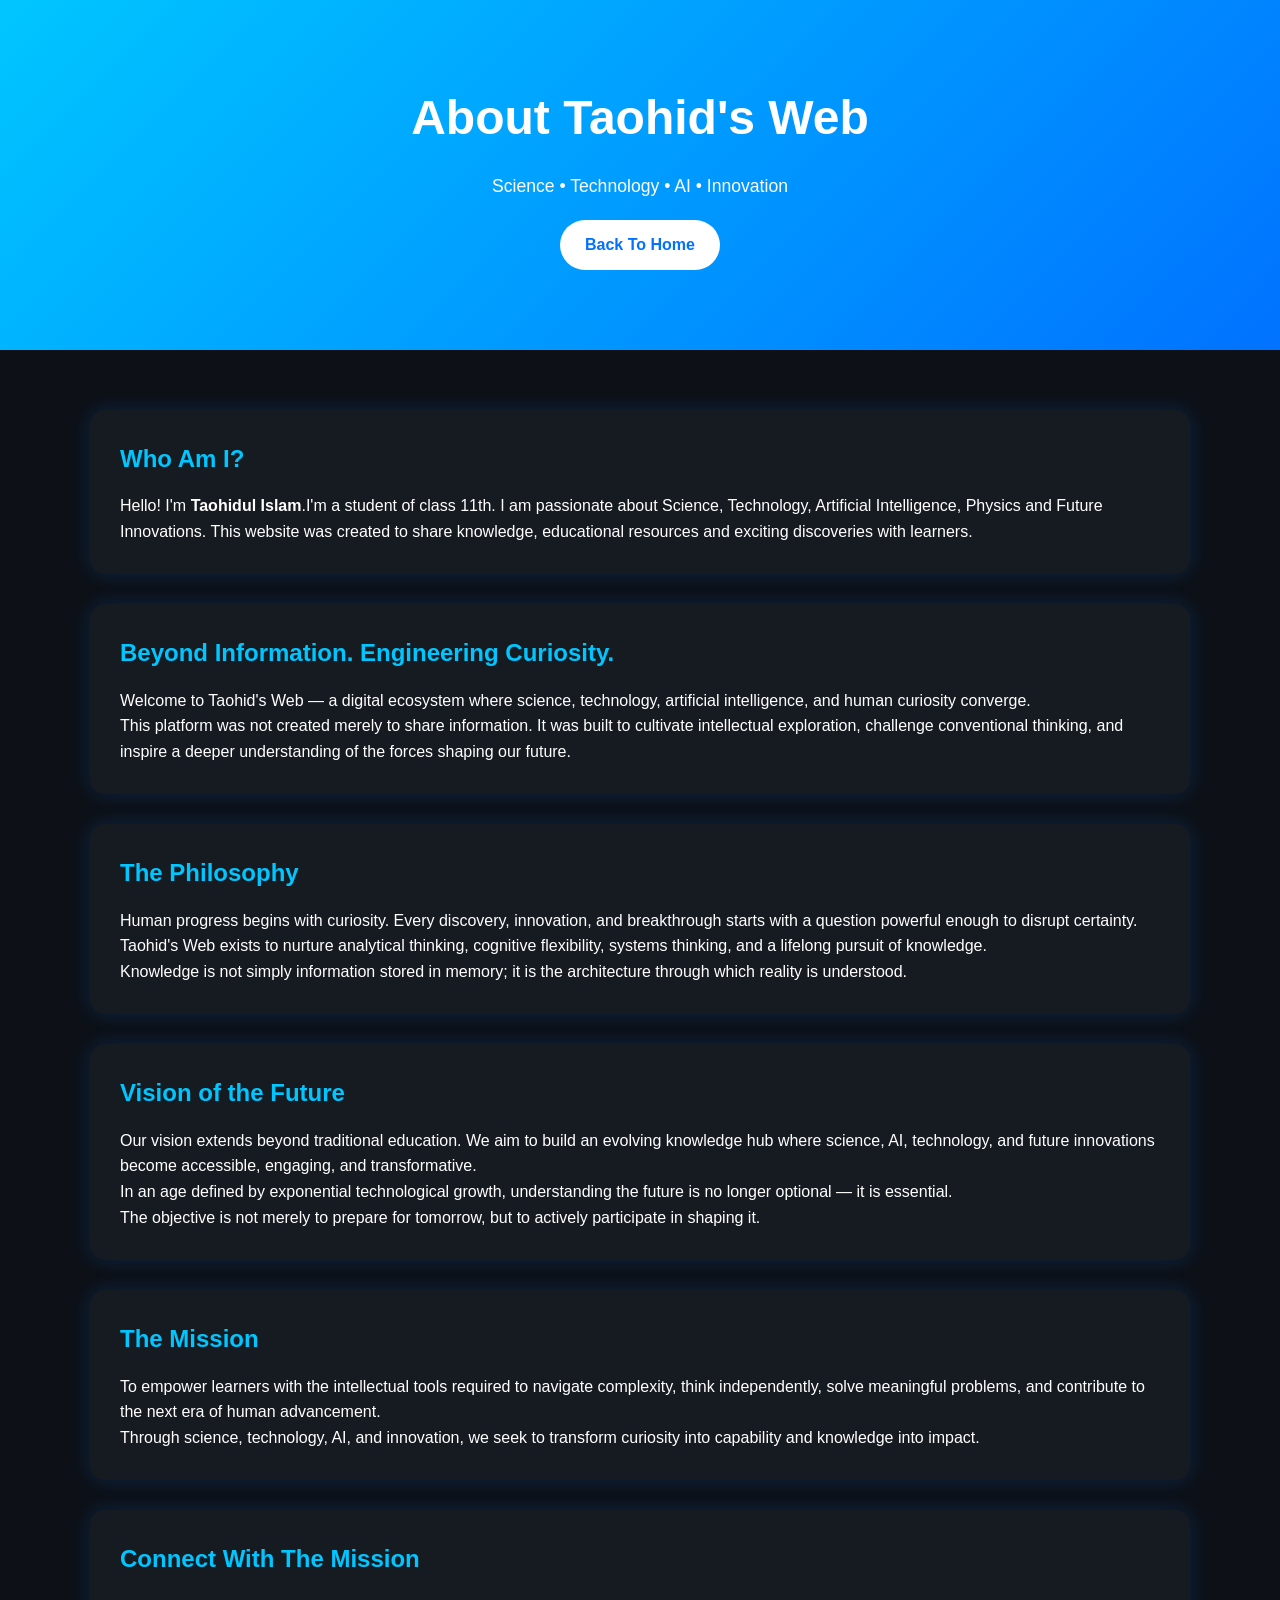
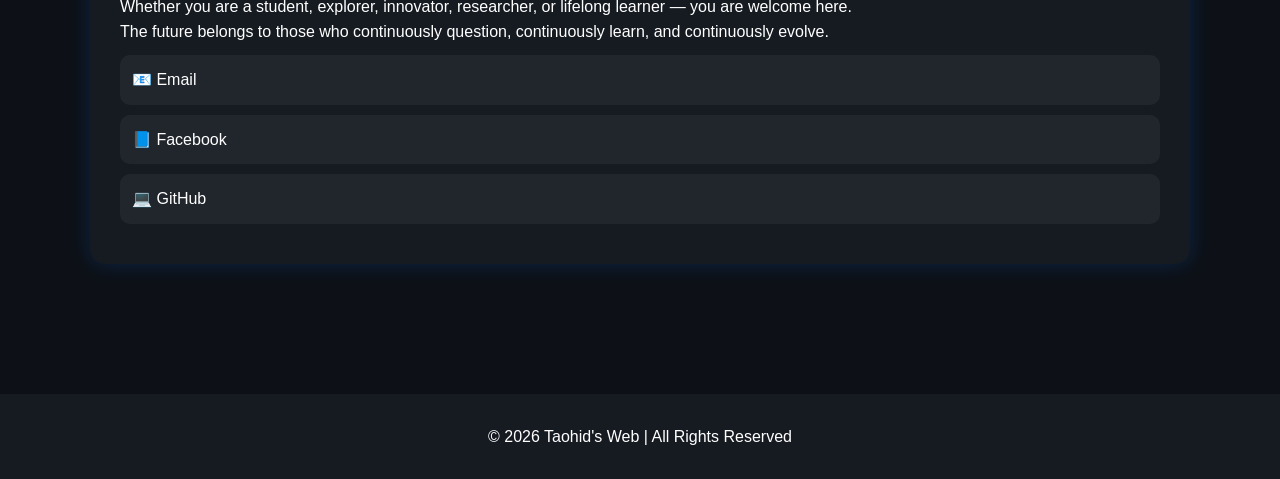
==== about.html @ 78105e14 "Create About page for Taohid's Web This HTML file serves as the About page for Taohid's Web, detaili" ====
<!DOCTYPE html>
<html lang="en">
<head>
<meta charset="UTF-8">
<meta name="viewport" content="width=device-width, initial-scale=1.0">
<title>About | Taohid's Web</title>

<style>
*{
    margin:0;
    padding:0;
    box-sizing:border-box;
    font-family:Arial, sans-serif;
}

body{
    background:#0d1117;
    color:white;
    line-height:1.6;
}

header{
    text-align:center;
    padding:80px 20px;
    background:linear-gradient(135deg,#00c6ff,#0072ff);
}

header h1{
    font-size:3rem;
}

header p{
    margin-top:15px;
    font-size:1.1rem;
}

.container{
    width:90%;
    max-width:1100px;
    margin:auto;
    padding:60px 0;
}

.card{
    background:#161b22;
    padding:30px;
    border-radius:15px;
    margin-bottom:30px;
    box-shadow:0 0 20px rgba(0,114,255,.2);
}

.card h2{
    color:#00c6ff;
    margin-bottom:15px;
}

.contact-links a{
    display:block;
    text-decoration:none;
    color:white;
    padding:12px;
    margin:10px 0;
    background:#21262d;
    border-radius:10px;
    transition:.3s;
}

.contact-links a:hover{
    background:#0072ff;
    transform:translateX(8px);
}

footer{
    text-align:center;
    padding:30px;
    background:#161b22;
    margin-top:40px;
}

.home-btn{
    display:inline-block;
    margin-top:20px;
    padding:12px 25px;
    background:white;
    color:#0072ff;
    text-decoration:none;
    border-radius:30px;
    font-weight:bold;
}
</style>

</head>
<body>

<header>
    <h1>About Taohid's Web</h1>
    <p>Science • Technology • AI • Innovation</p>

    <a href="index.html" class="home-btn">
        Back To Home
    </a>
</header>

<div class="container">

    <div class="card">
        <h2>Who Am I?</h2>

        <p>
        Hello! I'm <strong>Taohidul Islam</strong>.I'm a student of class 11th.
        I am passionate about Science, Technology,
        Artificial Intelligence, Physics and Future Innovations.
        This website was created to share knowledge,
        educational resources and exciting discoveries with learners.
        </p>


    </div>


<div class="card">
    <h2>Beyond Information. Engineering Curiosity.</h2>

    <p>
    Welcome to Taohid's Web — a digital ecosystem where science,
    technology, artificial intelligence, and human curiosity converge.
    </p>

    <p>
    This platform was not created merely to share information.
    It was built to cultivate intellectual exploration,
    challenge conventional thinking, and inspire a deeper
    understanding of the forces shaping our future.
    </p>
</div>

<div class="card">
    <h2>The Philosophy</h2>

    <p>
    Human progress begins with curiosity. Every discovery,
    innovation, and breakthrough starts with a question
    powerful enough to disrupt certainty.
    </p>

    <p>
    Taohid's Web exists to nurture analytical thinking,
    cognitive flexibility, systems thinking, and a lifelong
    pursuit of knowledge.
    </p>

    <p>
    Knowledge is not simply information stored in memory;
    it is the architecture through which reality is understood.
    </p>
</div>

<div class="card">
    <h2>Vision of the Future</h2>

    <p>
    Our vision extends beyond traditional education.
    We aim to build an evolving knowledge hub where
    science, AI, technology, and future innovations
    become accessible, engaging, and transformative.
    </p>

    <p>
    In an age defined by exponential technological growth,
    understanding the future is no longer optional —
    it is essential.
    </p>

    <p>
    The objective is not merely to prepare for tomorrow,
    but to actively participate in shaping it.
    </p>
</div>

<div class="card">
    <h2>The Mission</h2>

    <p>
    To empower learners with the intellectual tools
    required to navigate complexity, think independently,
    solve meaningful problems, and contribute to the next
    era of human advancement.
    </p>

    <p>
    Through science, technology, AI, and innovation,
    we seek to transform curiosity into capability
    and knowledge into impact.
    </p>
</div>

<div class="card">
    <h2>Connect With The Mission</h2>

    <p>
    Whether you are a student, explorer, innovator,
    researcher, or lifelong learner — you are welcome here.
    </p>

    <p>
    The future belongs to those who continuously question,
    continuously learn, and continuously evolve.
    </p>

    <div class="contact-links">

        <a href="taohidul293@gmail.com

">
            📧 Email
        </a>

        <a href="https://www.facebook.com/taohidul.islam.67752
">
            📘 Facebook
        </a>

        <a href="https://github.com/taohidul293-hash" target="_blank">
            💻 GitHub
        </a>

    </div>
</div>



 
</div>

<footer>
    © 2026 Taohid's Web | All Rights Reserved
</footer>

</body>
</html>
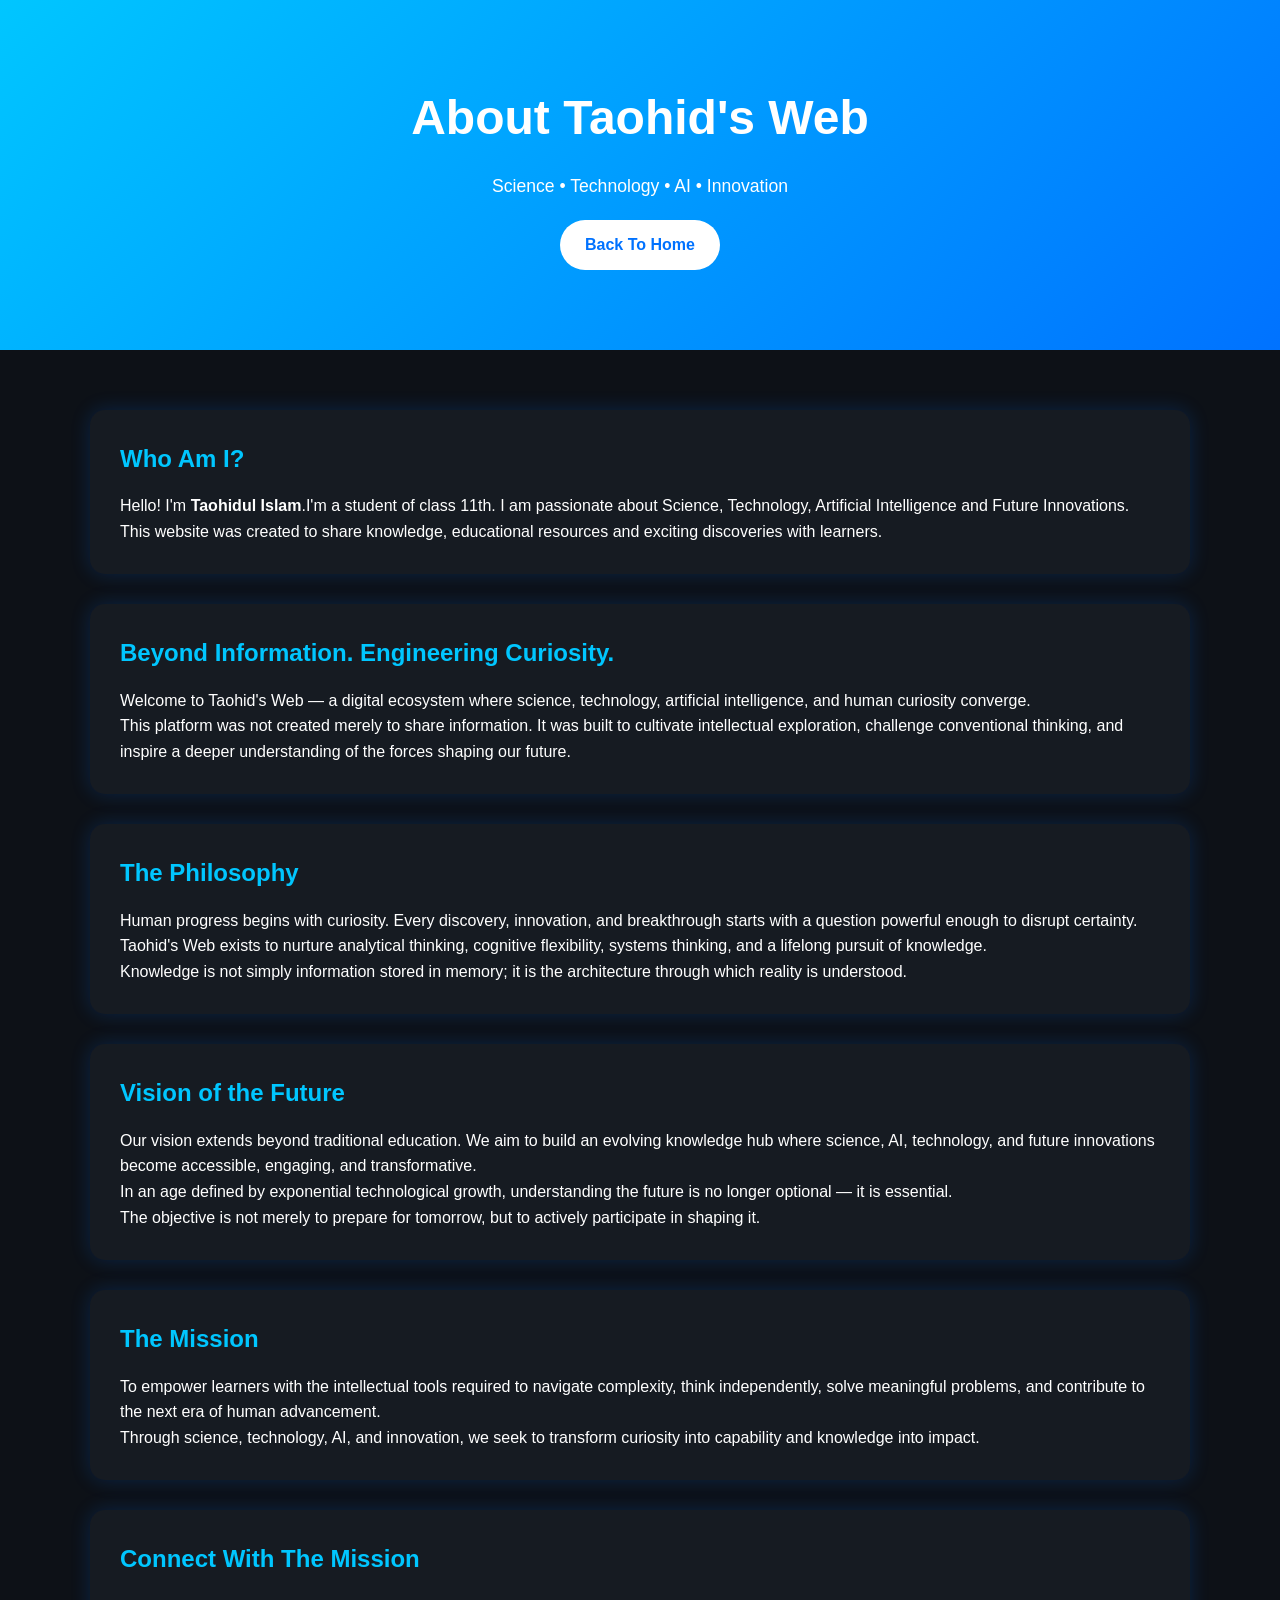
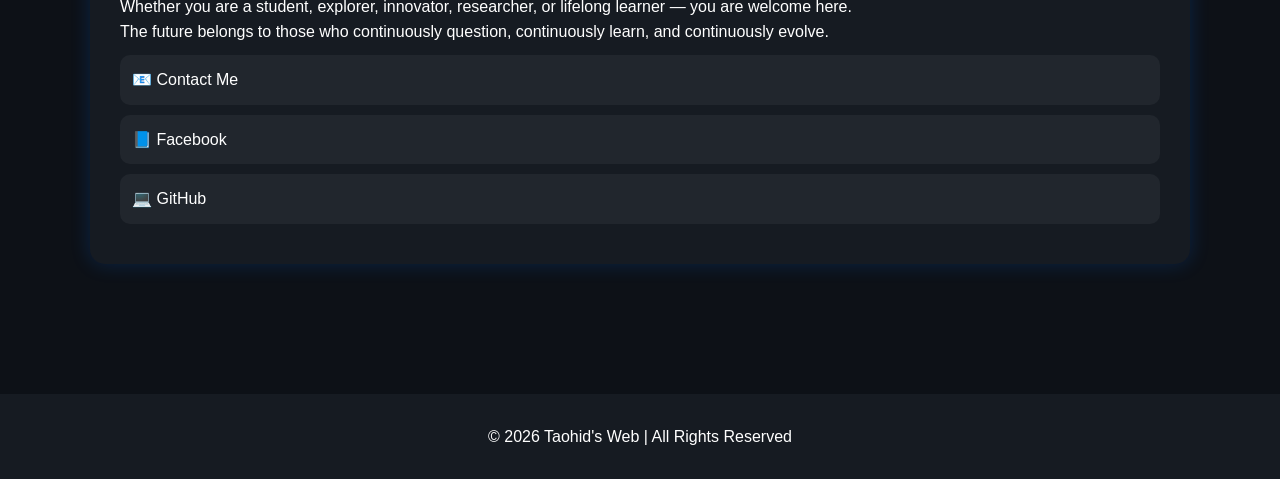
==== commit 043cd544: "Add files via upload" ====
--- a/about.html
+++ b/about.html
@@ -1,240 +1,241 @@
-  <!DOCTYPE html>
-<html lang="en">
-<head>
-<meta charset="UTF-8">
-<meta name="viewport" content="width=device-width, initial-scale=1.0">
-<title>About | Taohid's Web</title>
-
-<style>
-*{
-    margin:0;
-    padding:0;
-    box-sizing:border-box;
-    font-family:Arial, sans-serif;
-}
-
-body{
-    background:#0d1117;
-    color:white;
-    line-height:1.6;
-}
-
-header{
-    text-align:center;
-    padding:80px 20px;
-    background:linear-gradient(135deg,#00c6ff,#0072ff);
-}
-
-header h1{
-    font-size:3rem;
-}
-
-header p{
-    margin-top:15px;
-    font-size:1.1rem;
-}
-
-.container{
-    width:90%;
-    max-width:1100px;
-    margin:auto;
-    padding:60px 0;
-}
-
-.card{
-    background:#161b22;
-    padding:30px;
-    border-radius:15px;
-    margin-bottom:30px;
-    box-shadow:0 0 20px rgba(0,114,255,.2);
-}
-
-.card h2{
-    color:#00c6ff;
-    margin-bottom:15px;
-}
-
-.contact-links a{
-    display:block;
-    text-decoration:none;
-    color:white;
-    padding:12px;
-    margin:10px 0;
-    background:#21262d;
-    border-radius:10px;
-    transition:.3s;
-}
-
-.contact-links a:hover{
-    background:#0072ff;
-    transform:translateX(8px);
-}
-
-footer{
-    text-align:center;
-    padding:30px;
-    background:#161b22;
-    margin-top:40px;
-}
-
-.home-btn{
-    display:inline-block;
-    margin-top:20px;
-    padding:12px 25px;
-    background:white;
-    color:#0072ff;
-    text-decoration:none;
-    border-radius:30px;
-    font-weight:bold;
-}
-</style>
-
-</head>
-<body>
-
-<header>
-    <h1>About Taohid's Web</h1>
-    <p>Science • Technology • AI • Innovation</p>
-
-    <a href="index.html" class="home-btn">
-        Back To Home
-    </a>
-</header>
-
-<div class="container">
-
-    <div class="card">
-        <h2>Who Am I?</h2>
-
-        <p>
-        Hello! I'm <strong>Taohidul Islam</strong>.I'm a student of class 11th.
-        I am passionate about Science, Technology,
-        Artificial Intelligence, Physics and Future Innovations.
-        This website was created to share knowledge,
-        educational resources and exciting discoveries with learners.
-        </p>
-
-
-    </div>
-
-
-<div class="card">
-    <h2>Beyond Information. Engineering Curiosity.</h2>
-
-    <p>
-    Welcome to Taohid's Web — a digital ecosystem where science,
-    technology, artificial intelligence, and human curiosity converge.
-    </p>
-
-    <p>
-    This platform was not created merely to share information.
-    It was built to cultivate intellectual exploration,
-    challenge conventional thinking, and inspire a deeper
-    understanding of the forces shaping our future.
-    </p>
-</div>
-
-<div class="card">
-    <h2>The Philosophy</h2>
-
-    <p>
-    Human progress begins with curiosity. Every discovery,
-    innovation, and breakthrough starts with a question
-    powerful enough to disrupt certainty.
-    </p>
-
-    <p>
-    Taohid's Web exists to nurture analytical thinking,
-    cognitive flexibility, systems thinking, and a lifelong
-    pursuit of knowledge.
-    </p>
-
-    <p>
-    Knowledge is not simply information stored in memory;
-    it is the architecture through which reality is understood.
-    </p>
-</div>
-
-<div class="card">
-    <h2>Vision of the Future</h2>
-
-    <p>
-    Our vision extends beyond traditional education.
-    We aim to build an evolving knowledge hub where
-    science, AI, technology, and future innovations
-    become accessible, engaging, and transformative.
-    </p>
-
-    <p>
-    In an age defined by exponential technological growth,
-    understanding the future is no longer optional —
-    it is essential.
-    </p>
-
-    <p>
-    The objective is not merely to prepare for tomorrow,
-    but to actively participate in shaping it.
-    </p>
-</div>
-
-<div class="card">
-    <h2>The Mission</h2>
-
-    <p>
-    To empower learners with the intellectual tools
-    required to navigate complexity, think independently,
-    solve meaningful problems, and contribute to the next
-    era of human advancement.
-    </p>
-
-    <p>
-    Through science, technology, AI, and innovation,
-    we seek to transform curiosity into capability
-    and knowledge into impact.
-    </p>
-</div>
-
-<div class="card">
-    <h2>Connect With The Mission</h2>
-
-    <p>
-    Whether you are a student, explorer, innovator,
-    researcher, or lifelong learner — you are welcome here.
-    </p>
-
-    <p>
-    The future belongs to those who continuously question,
-    continuously learn, and continuously evolve.
-    </p>
-
-    <div class="contact-links">
-
-        <a href="taohidul293@gmail.com
-
-">
-            📧 Email
-        </a>
-
-        <a href="https://www.facebook.com/taohidul.islam.67752
-">
-            📘 Facebook
-        </a>
-
-        <a href="https://github.com/taohidul293-hash" target="_blank">
-            💻 GitHub
-        </a>
-
-    </div>
-</div>
-
-
-
- 
-</div>
-
-<footer>
-    © 2026 Taohid's Web | All Rights Reserved
-</footer>
-
-</body>
-</html>
+ <!DOCTYPE html>
+<html lang="en">
+<head>
+<meta charset="UTF-8">
+<meta name="viewport" content="width=device-width, initial-scale=1.0">
+<title>About | Taohid's Web</title>
+
+<style>
+*{
+    margin:0;
+    padding:0;
+    box-sizing:border-box;
+    font-family:Arial, sans-serif;
+}
+
+body{
+    background:#0d1117;
+    color:white;
+    line-height:1.6;
+}
+
+header{
+    text-align:center;
+    padding:80px 20px;
+    background:linear-gradient(135deg,#00c6ff,#0072ff);
+}
+
+header h1{
+    font-size:3rem;
+}
+
+header p{
+    margin-top:15px;
+    font-size:1.1rem;
+}
+
+.container{
+    width:90%;
+    max-width:1100px;
+    margin:auto;
+    padding:60px 0;
+}
+
+.card{
+    background:#161b22;
+    padding:30px;
+    border-radius:15px;
+    margin-bottom:30px;
+    box-shadow:0 0 20px rgba(0,114,255,.2);
+}
+
+.card h2{
+    color:#00c6ff;
+    margin-bottom:15px;
+}
+
+.contact-links a{
+    display:block;
+    text-decoration:none;
+    color:white;
+    padding:12px;
+    margin:10px 0;
+    background:#21262d;
+    border-radius:10px;
+    transition:.3s;
+}
+
+.contact-links a:hover{
+    background:#0072ff;
+    transform:translateX(8px);
+}
+
+footer{
+    text-align:center;
+    padding:30px;
+    background:#161b22;
+    margin-top:40px;
+}
+
+.home-btn{
+    display:inline-block;
+    margin-top:20px;
+    padding:12px 25px;
+    background:white;
+    color:#0072ff;
+    text-decoration:none;
+    border-radius:30px;
+    font-weight:bold;
+}
+</style>
+
+</head>
+<body>
+
+<header>
+    <h1>About Taohid's Web</h1>
+    <p>Science • Technology • AI • Innovation</p>
+
+    <a href="index.html" class="home-btn">
+        Back To Home
+    </a>
+</header>
+
+<div class="container">
+
+    <div class="card">
+        <h2>Who Am I?</h2>
+
+        <p>
+        Hello! I'm <strong>Taohidul Islam</strong>.I'm a student of class 11th.
+        I am passionate about Science, Technology,
+        Artificial Intelligence and Future Innovations.
+        This website was created to share knowledge,
+        educational resources and exciting discoveries with learners.
+        </p>
+
+
+    </div>
+
+
+<div class="card">
+    <h2>Beyond Information. Engineering Curiosity.</h2>
+
+    <p>
+    Welcome to Taohid's Web — a digital ecosystem where science,
+    technology, artificial intelligence, and human curiosity converge.
+    </p>
+
+    <p>
+    This platform was not created merely to share information.
+    It was built to cultivate intellectual exploration,
+    challenge conventional thinking, and inspire a deeper
+    understanding of the forces shaping our future.
+    </p>
+</div>
+
+<div class="card">
+    <h2>The Philosophy</h2>
+
+    <p>
+    Human progress begins with curiosity. Every discovery,
+    innovation, and breakthrough starts with a question
+    powerful enough to disrupt certainty.
+    </p>
+
+    <p>
+    Taohid's Web exists to nurture analytical thinking,
+    cognitive flexibility, systems thinking, and a lifelong
+    pursuit of knowledge.
+    </p>
+
+    <p>
+    Knowledge is not simply information stored in memory;
+    it is the architecture through which reality is understood.
+    </p>
+</div>
+
+<div class="card">
+    <h2>Vision of the Future</h2>
+
+    <p>
+    Our vision extends beyond traditional education.
+    We aim to build an evolving knowledge hub where
+    science, AI, technology, and future innovations
+    become accessible, engaging, and transformative.
+    </p>
+
+    <p>
+    In an age defined by exponential technological growth,
+    understanding the future is no longer optional —
+    it is essential.
+    </p>
+
+    <p>
+    The objective is not merely to prepare for tomorrow,
+    but to actively participate in shaping it.
+    </p>
+</div>
+
+<div class="card">
+    <h2>The Mission</h2>
+
+    <p>
+    To empower learners with the intellectual tools
+    required to navigate complexity, think independently,
+    solve meaningful problems, and contribute to the next
+    era of human advancement.
+    </p>
+
+    <p>
+    Through science, technology, AI, and innovation,
+    we seek to transform curiosity into capability
+    and knowledge into impact.
+    </p>
+</div>
+
+<div class="card">
+    <h2>Connect With The Mission</h2>
+
+    <p>
+    Whether you are a student, explorer, innovator,
+    researcher, or lifelong learner — you are welcome here.
+    </p>
+
+    <p>
+    The future belongs to those who continuously question,
+    continuously learn, and continuously evolve.
+    </p>
+
+    <div class="contact-links">
+
+       
+
+        <a href="mailto:taohihul293@gmail.com
+
+">
+            📧 Contact Me</a>
+
+        <a href="https://www.facebook.com/taohidul.islam.67752
+">
+            📘 Facebook
+        </a>
+
+        <a href="https://github.com/taohidul293-hash" target="_blank">
+            💻 GitHub
+        </a>
+
+    </div>
+</div>
+
+
+
+ 
+</div>
+
+<footer>
+    © 2026 Taohid's Web | All Rights Reserved
+</footer>
+
+</body>
+</html>
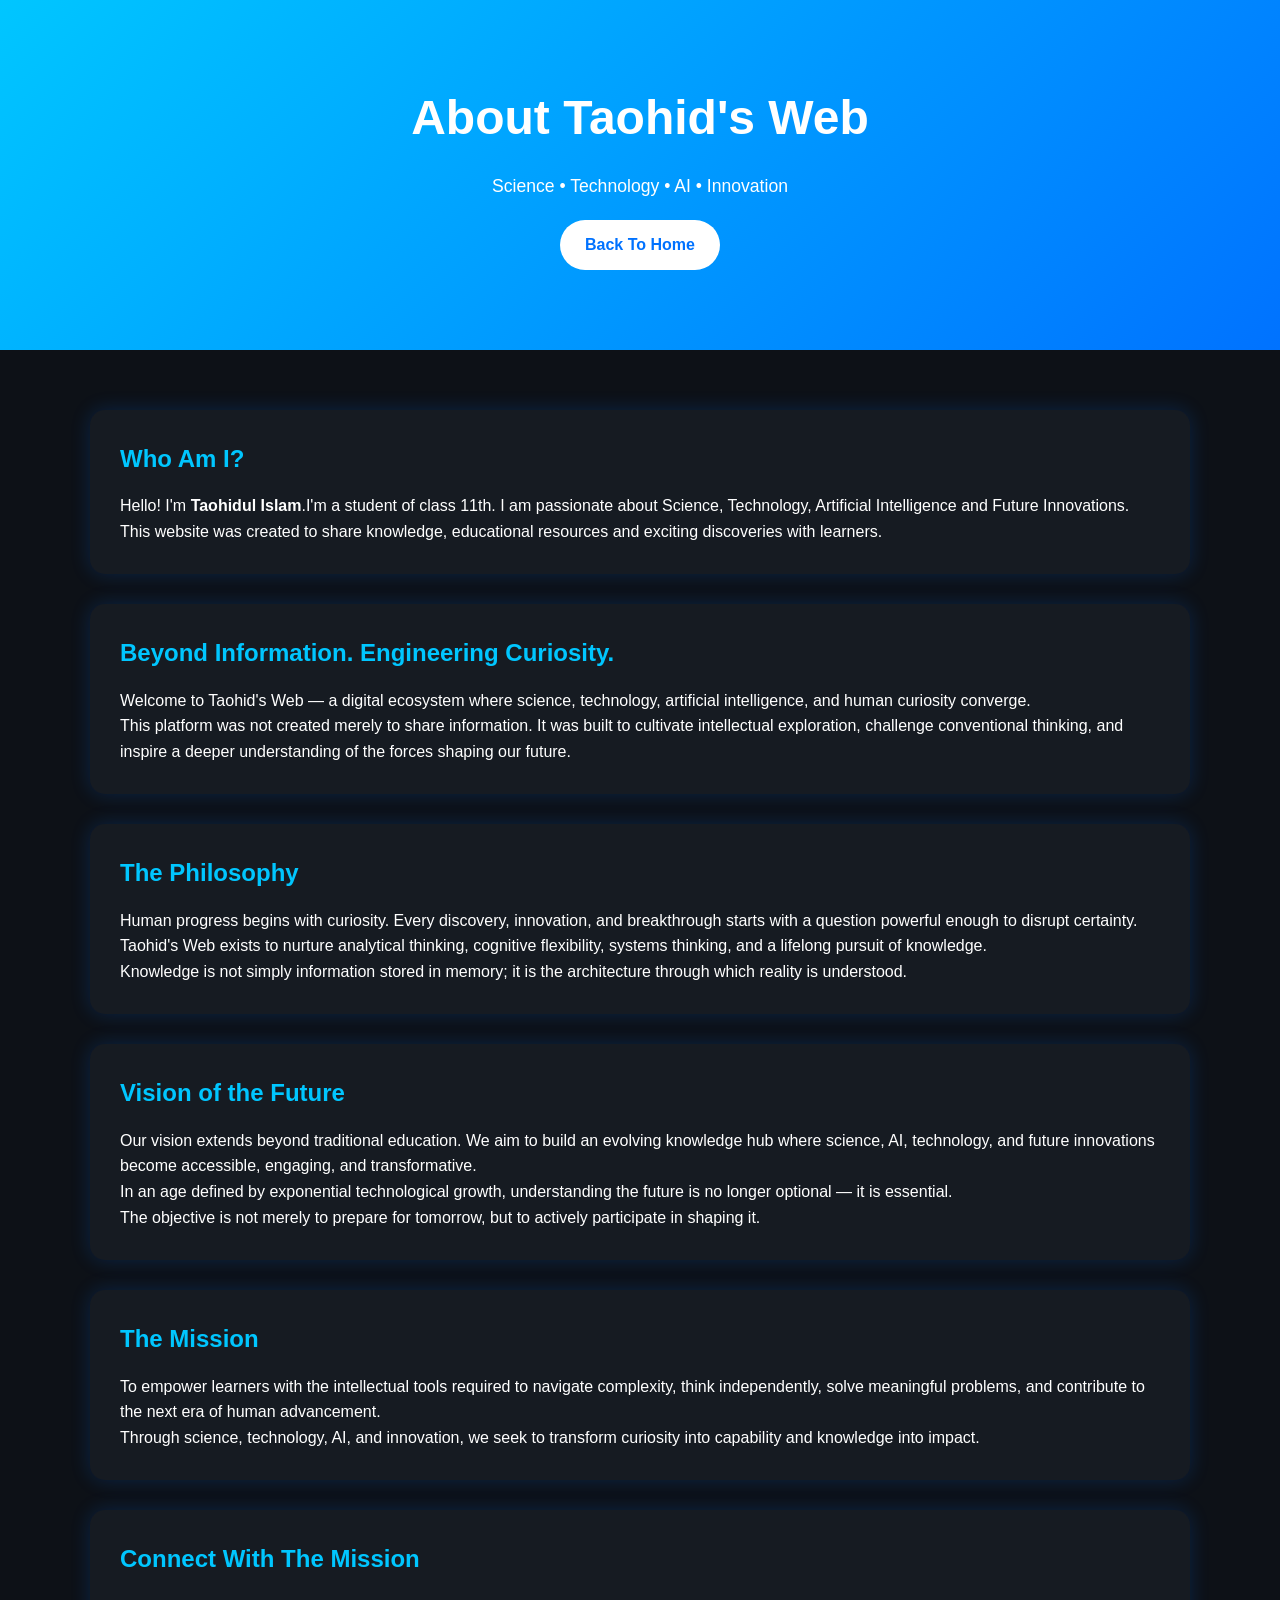
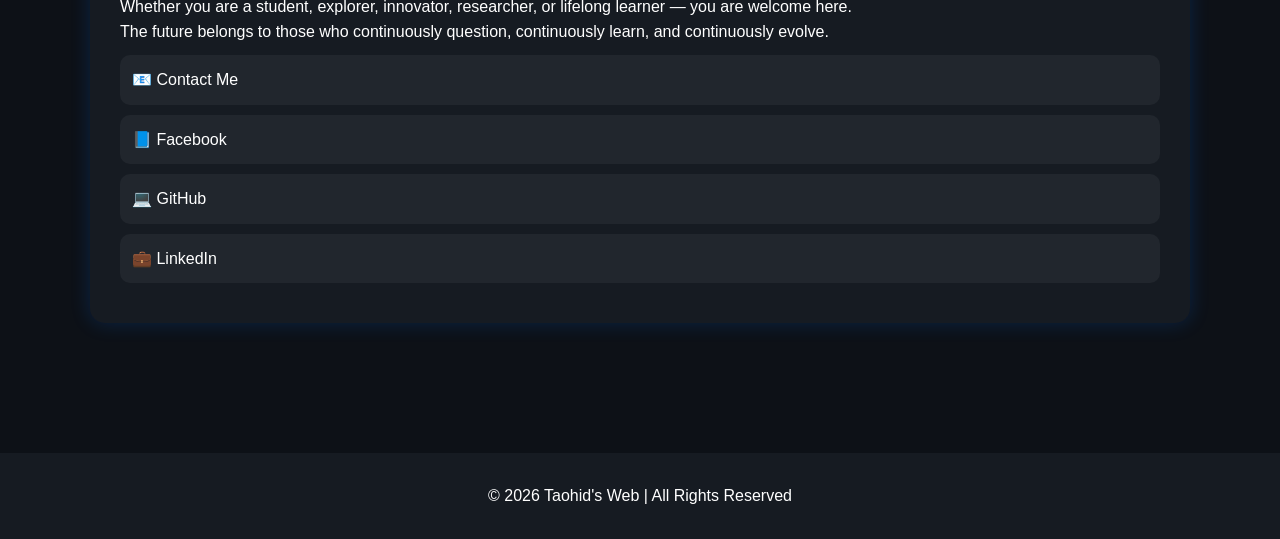
==== commit 8e9e1576: "Update about.html" ====
--- a/about.html
+++ b/about.html
@@ -225,6 +225,9 @@
             💻 GitHub
         </a>
 
+        <a href="https://www.linkedin.com/in/taohidul-islam-060a86402" target="_blank">
+             💼 LinkedIn
+         </a>
     </div>
 </div>
 
@@ -238,4 +241,4 @@
 </footer>
 
 </body>
-</html>+</html>
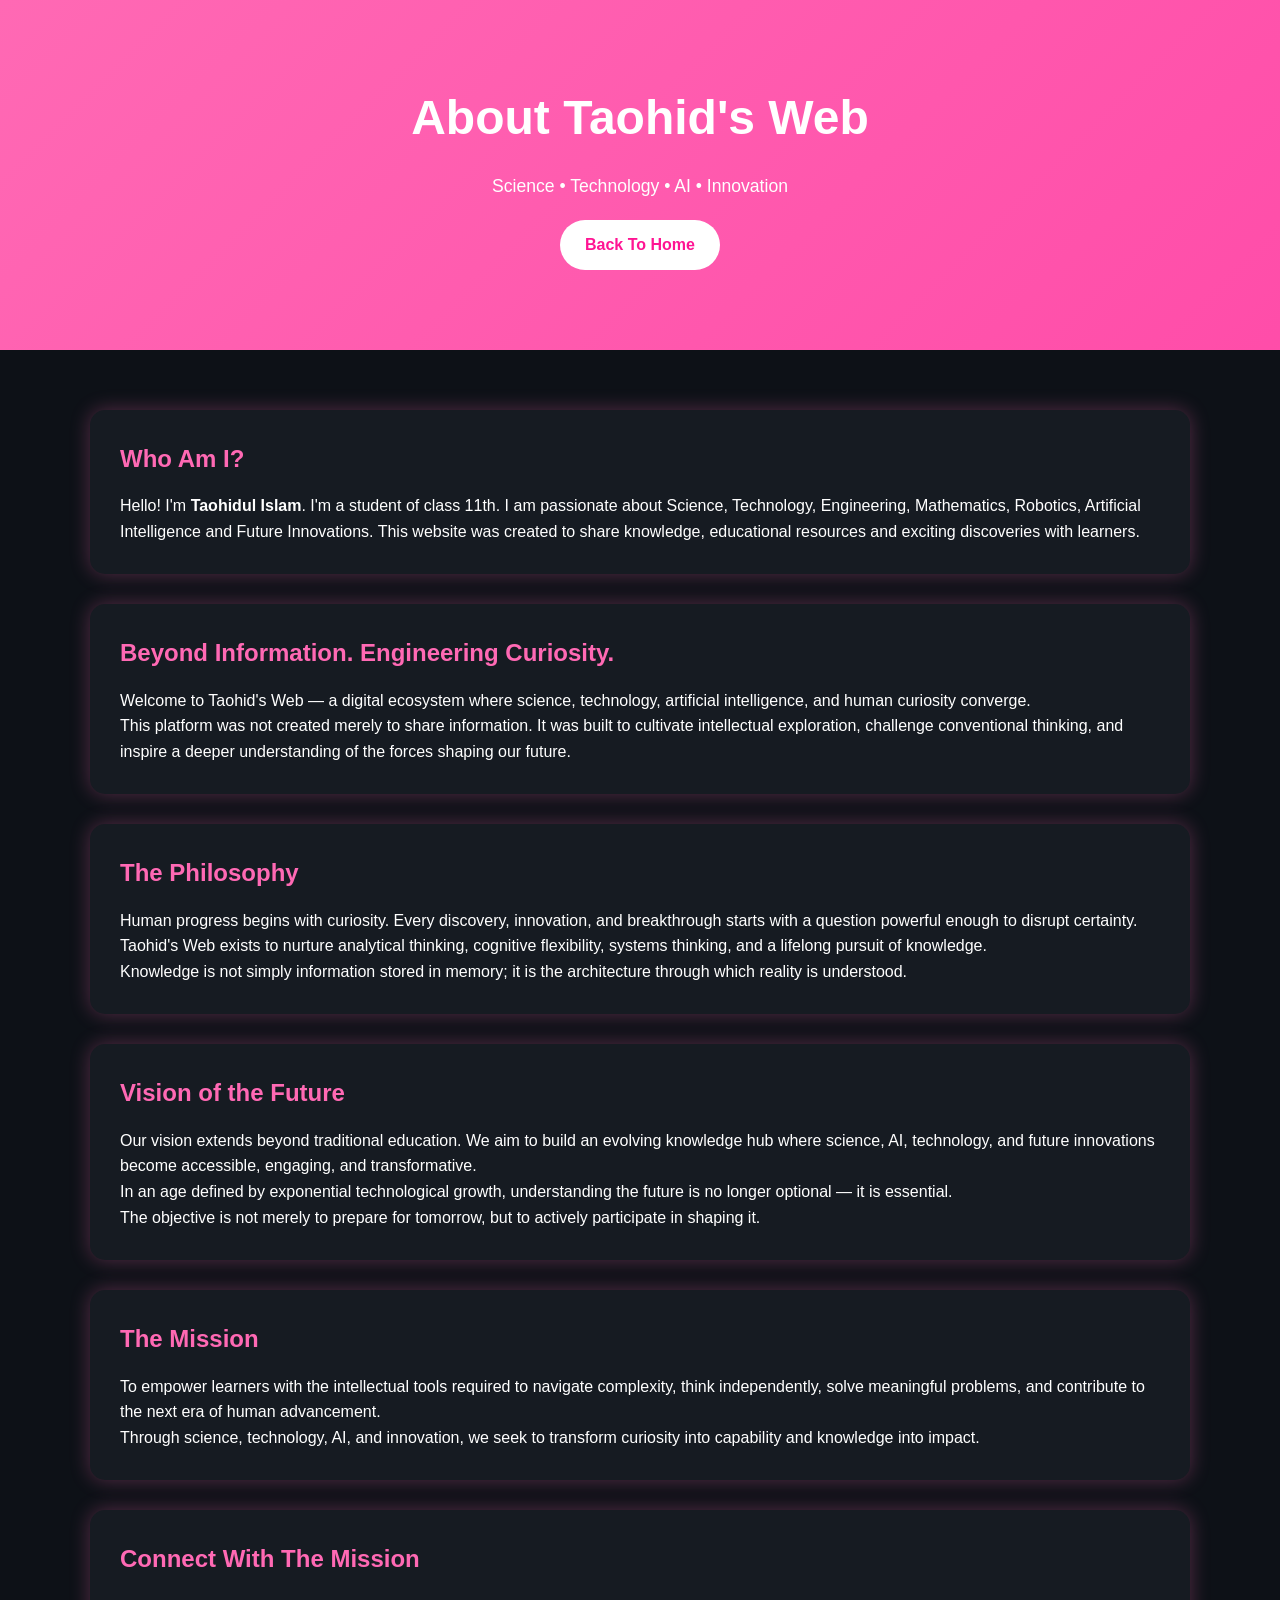
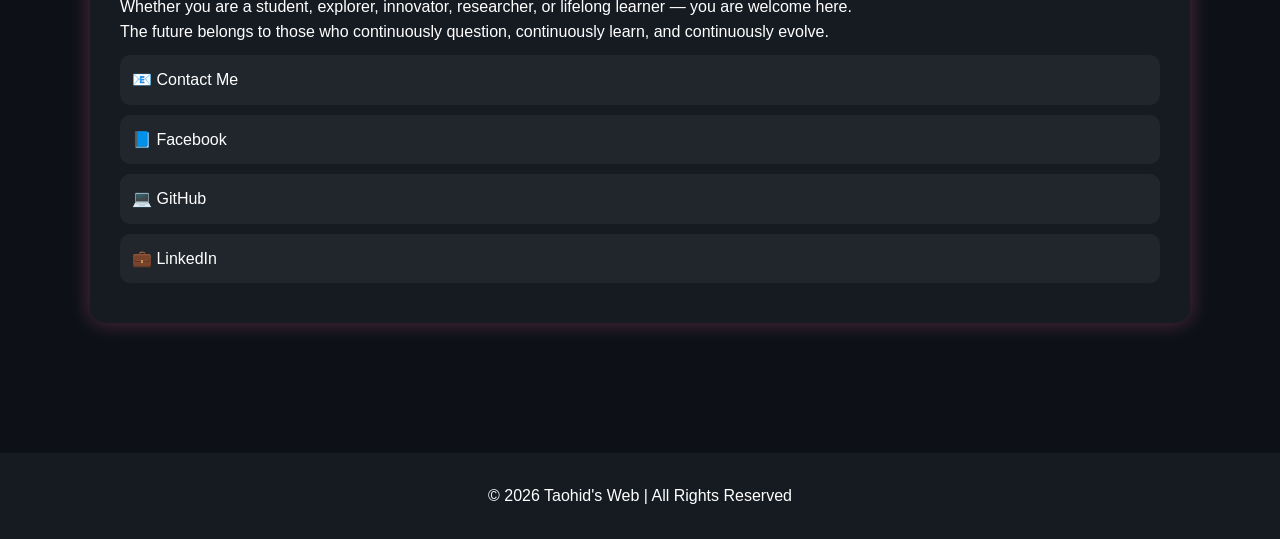
==== commit ff4b22be: "Enhance about.html with animations and styles Added animations and improved styling for better user " ====
--- a/about.html
+++ b/about.html
@@ -1,4 +1,4 @@
- <!DOCTYPE html>
+  <!DOCTYPE html>
 <html lang="en">
 <head>
 <meta charset="UTF-8">
@@ -17,21 +17,47 @@
     background:#0d1117;
     color:white;
     line-height:1.6;
+    animation: fadeInBody 1.5s ease-in-out;
+}
+
+@keyframes fadeInBody {
+    from {opacity:0;}
+    to {opacity:1;}
 }
 
 header{
     text-align:center;
     padding:80px 20px;
-    background:linear-gradient(135deg,#00c6ff,#0072ff);
+    background:linear-gradient(135deg, rgb(255,105,180), rgb(255,20,147), rgb(255,182,193));
+    background-size:600% 600%;
+    animation: rgbShift 12s ease infinite;
+}
+
+@keyframes rgbShift {
+    0% {background-position:0% 50%;}
+    50% {background-position:100% 50%;}
+    100% {background-position:0% 50%;}
 }
 
 header h1{
     font-size:3rem;
+    animation: slideDown 1.5s ease;
 }
 
 header p{
     margin-top:15px;
     font-size:1.1rem;
+    animation: fadeInUp 2s ease;
+}
+
+@keyframes slideDown {
+    from {transform:translateY(-50px); opacity:0;}
+    to {transform:translateY(0); opacity:1;}
+}
+
+@keyframes fadeInUp {
+    from {transform:translateY(30px); opacity:0;}
+    to {transform:translateY(0); opacity:1;}
 }
 
 .container{
@@ -46,11 +72,23 @@
     padding:30px;
     border-radius:15px;
     margin-bottom:30px;
-    box-shadow:0 0 20px rgba(0,114,255,.2);
+    box-shadow:0 0 20px rgba(255,105,180,.3);
+    transition:transform .4s, box-shadow .4s;
+    animation: fadeInCard 1.2s ease;
+}
+
+.card:hover{
+    transform:translateY(-10px) scale(1.02);
+    box-shadow:0 0 30px rgba(255,20,147,.6);
+}
+
+@keyframes fadeInCard {
+    from {opacity:0; transform:translateY(20px);}
+    to {opacity:1; transform:translateY(0);}
 }
 
 .card h2{
-    color:#00c6ff;
+    color:#ff69b4;
     margin-bottom:15px;
 }
 
@@ -62,12 +100,15 @@
     margin:10px 0;
     background:#21262d;
     border-radius:10px;
-    transition:.3s;
+    transition:.4s;
+    position:relative;
+    overflow:hidden;
 }
 
 .contact-links a:hover{
-    background:#0072ff;
+    background:#ff1493;
     transform:translateX(8px);
+    box-shadow:0 0 15px rgba(255,20,147,.6);
 }
 
 footer{
@@ -75,6 +116,12 @@
     padding:30px;
     background:#161b22;
     margin-top:40px;
+    animation: fadeInFooter 2s ease;
+}
+
+@keyframes fadeInFooter {
+    from {opacity:0;}
+    to {opacity:1;}
 }
 
 .home-btn{
@@ -82,10 +129,18 @@
     margin-top:20px;
     padding:12px 25px;
     background:white;
-    color:#0072ff;
+    color:#ff1493;
     text-decoration:none;
     border-radius:30px;
     font-weight:bold;
+    transition:.4s;
+}
+
+.home-btn:hover{
+    background:#ff69b4;
+    color:white;
+    transform:scale(1.1);
+    box-shadow:0 0 20px rgba(255,20,147,.6);
 }
 </style>
 
@@ -105,134 +160,99 @@
 
     <div class="card">
         <h2>Who Am I?</h2>
-
-        <p>
-        Hello! I'm <strong>Taohidul Islam</strong>.I'm a student of class 11th.
-        I am passionate about Science, Technology,
+        <p>
+        Hello! I'm <strong>Taohidul Islam</strong>. I'm a student of class 11th.
+        I am passionate about Science, Technology, Engineering, Mathematics, Robotics,
         Artificial Intelligence and Future Innovations.
         This website was created to share knowledge,
         educational resources and exciting discoveries with learners.
         </p>
-
-
-    </div>
-
-
-<div class="card">
-    <h2>Beyond Information. Engineering Curiosity.</h2>
-
-    <p>
-    Welcome to Taohid's Web — a digital ecosystem where science,
-    technology, artificial intelligence, and human curiosity converge.
-    </p>
-
-    <p>
-    This platform was not created merely to share information.
-    It was built to cultivate intellectual exploration,
-    challenge conventional thinking, and inspire a deeper
-    understanding of the forces shaping our future.
-    </p>
-</div>
-
-<div class="card">
-    <h2>The Philosophy</h2>
-
-    <p>
-    Human progress begins with curiosity. Every discovery,
-    innovation, and breakthrough starts with a question
-    powerful enough to disrupt certainty.
-    </p>
-
-    <p>
-    Taohid's Web exists to nurture analytical thinking,
-    cognitive flexibility, systems thinking, and a lifelong
-    pursuit of knowledge.
-    </p>
-
-    <p>
-    Knowledge is not simply information stored in memory;
-    it is the architecture through which reality is understood.
-    </p>
-</div>
-
-<div class="card">
-    <h2>Vision of the Future</h2>
-
-    <p>
-    Our vision extends beyond traditional education.
-    We aim to build an evolving knowledge hub where
-    science, AI, technology, and future innovations
-    become accessible, engaging, and transformative.
-    </p>
-
-    <p>
-    In an age defined by exponential technological growth,
-    understanding the future is no longer optional —
-    it is essential.
-    </p>
-
-    <p>
-    The objective is not merely to prepare for tomorrow,
-    but to actively participate in shaping it.
-    </p>
-</div>
-
-<div class="card">
-    <h2>The Mission</h2>
-
-    <p>
-    To empower learners with the intellectual tools
-    required to navigate complexity, think independently,
-    solve meaningful problems, and contribute to the next
-    era of human advancement.
-    </p>
-
-    <p>
-    Through science, technology, AI, and innovation,
-    we seek to transform curiosity into capability
-    and knowledge into impact.
-    </p>
-</div>
-
-<div class="card">
-    <h2>Connect With The Mission</h2>
-
-    <p>
-    Whether you are a student, explorer, innovator,
-    researcher, or lifelong learner — you are welcome here.
-    </p>
-
-    <p>
-    The future belongs to those who continuously question,
-    continuously learn, and continuously evolve.
-    </p>
-
-    <div class="contact-links">
-
-       
-
-        <a href="mailto:taohihul293@gmail.com
-
-">
-            📧 Contact Me</a>
-
-        <a href="https://www.facebook.com/taohidul.islam.67752
-">
-            📘 Facebook
-        </a>
-
-        <a href="https://github.com/taohidul293-hash" target="_blank">
-            💻 GitHub
-        </a>
-
-        <a href="https://www.linkedin.com/in/taohidul-islam-060a86402" target="_blank">
-             💼 LinkedIn
-         </a>
-    </div>
-</div>
-
-
-
+    </div>
+
+    <div class="card">
+        <h2>Beyond Information. Engineering Curiosity.</h2>
+        <p>
+        Welcome to Taohid's Web — a digital ecosystem where science,
+        technology, artificial intelligence, and human curiosity converge.
+        </p>
+        <p>
+        This platform was not created merely to share information.
+        It was built to cultivate intellectual exploration,
+        challenge conventional thinking, and inspire a deeper
+        understanding of the forces shaping our future.
+        </p>
+    </div>
+
+    <div class="card">
+        <h2>The Philosophy</h2>
+        <p>
+        Human progress begins with curiosity. Every discovery,
+        innovation, and breakthrough starts with a question
+        powerful enough to disrupt certainty.
+        </p>
+        <p>
+        Taohid's Web exists to nurture analytical thinking,
+        cognitive flexibility, systems thinking, and a lifelong
+        pursuit of knowledge.
+        </p>
+        <p>
+        Knowledge is not simply information stored in memory;
+        it is the architecture through which reality is understood.
+        </p>
+    </div>
+
+    <div class="card">
+        <h2>Vision of the Future</h2>
+        <p>
+        Our vision extends beyond traditional education.
+        We aim to build an evolving knowledge hub where
+        science, AI, technology, and future innovations
+        become accessible, engaging, and transformative.
+        </p>
+        <p>
+        In an age defined by exponential technological growth,
+        understanding the future is no longer optional —
+        it is essential.
+        </p>
+        <p>
+        The objective is not merely to prepare for tomorrow,
+        but to actively participate in shaping it.
+        </p>
+    </div>
+
+    <div class="card">
+        <h2>The Mission</h2>
+        <p>
+        To empower learners with the intellectual tools
+        required to navigate complexity, think independently,
+        solve meaningful problems, and contribute to the next
+        era of human advancement.
+        </p>
+        <p>
+        Through science, technology, AI, and innovation,
+        we seek to transform curiosity into capability
+        and knowledge into impact.
+        </p>
+    </div>
+
+    <div class="card">
+        <h2>Connect With The Mission</h2>
+        <p>
+        Whether you are a student, explorer, innovator,
+        researcher, or lifelong learner — you are welcome here.
+        </p>
+        <p>
+        The future belongs to those who continuously question,
+        continuously learn, and continuously evolve.
+        </p>
+
+        <div class="contact-links">
+            <a href="mailto:taohihul293@gmail.com">📧 Contact Me</a>
+            <a href="https://www.facebook.com/taohidul.islam.67752">📘 Facebook</a>
+            <a href="https://github.com/taohidul293-hash" target="_blank">💻 GitHub</a>
+            <a href="https://www.linkedin.com/in/taohidul-islam-060a86402" target="_blank">💼 LinkedIn</a>
+        </div>
+    </div>
  
 </div>
 
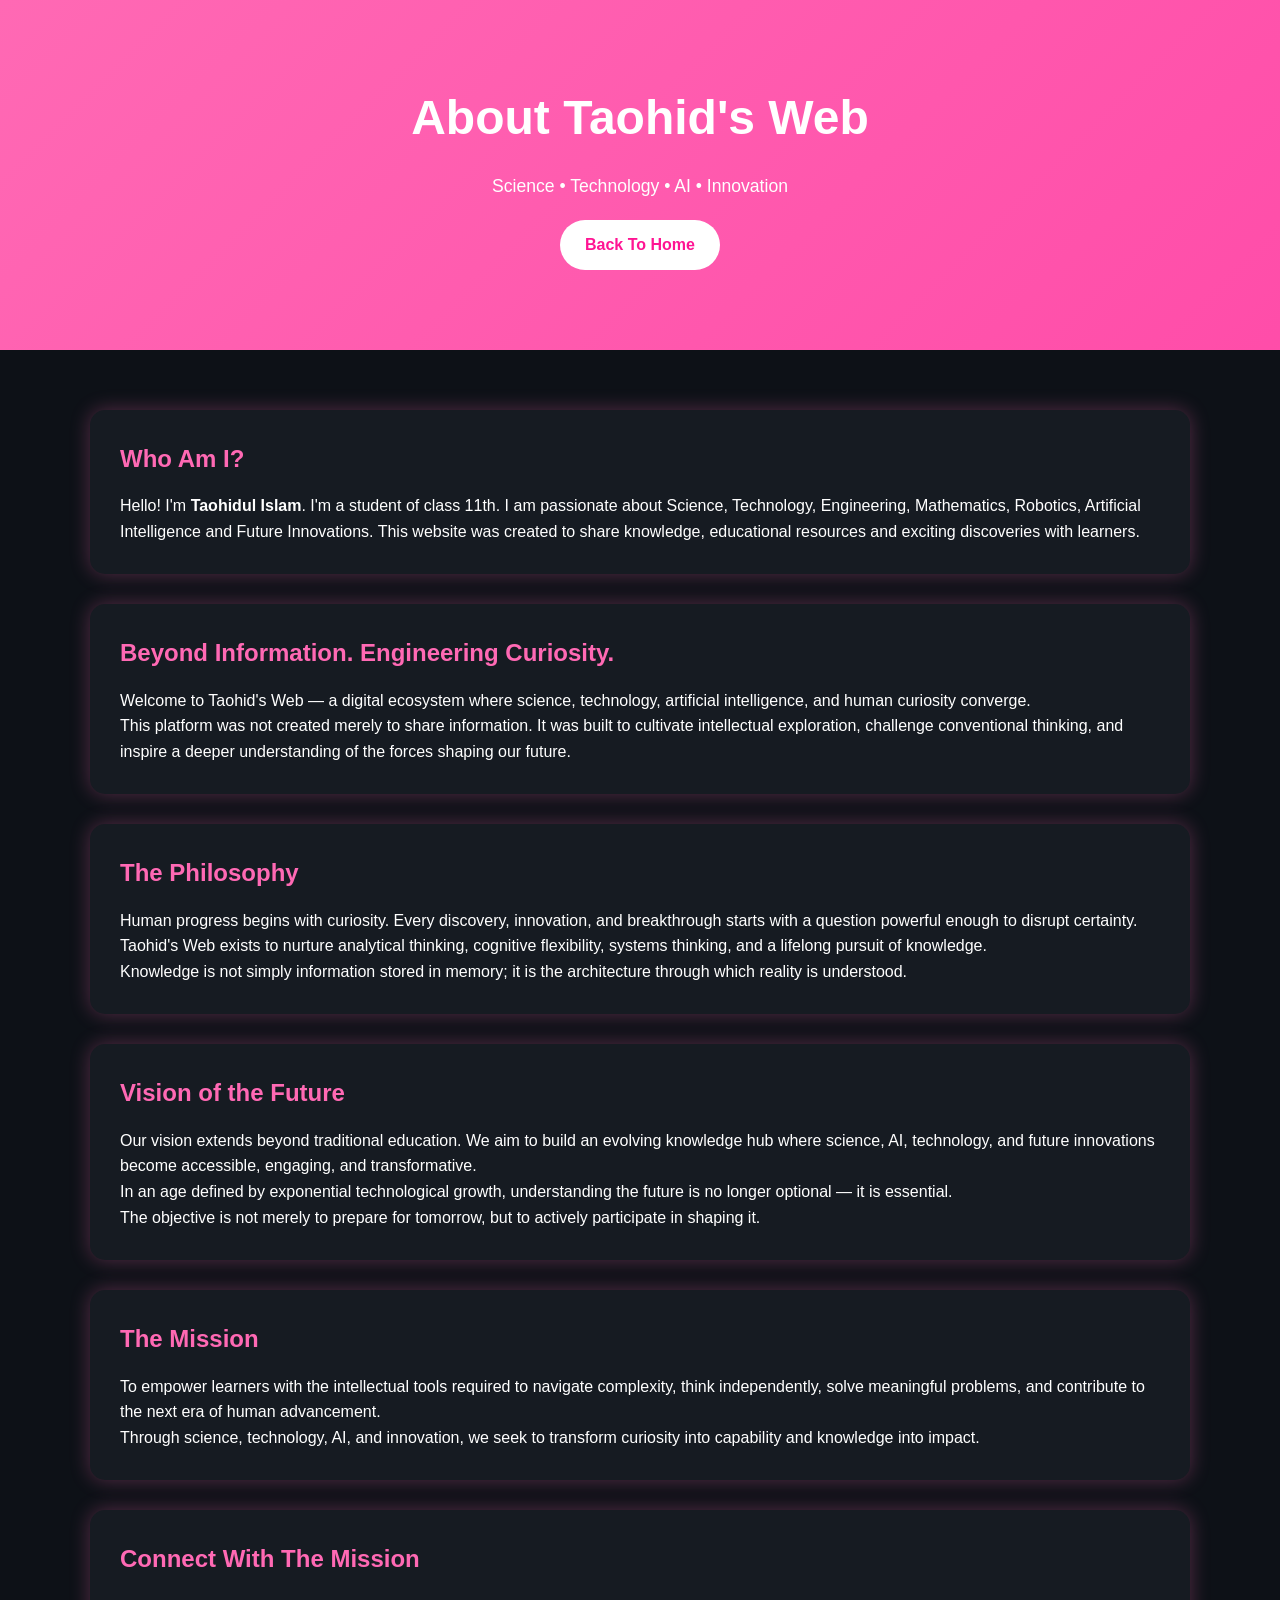
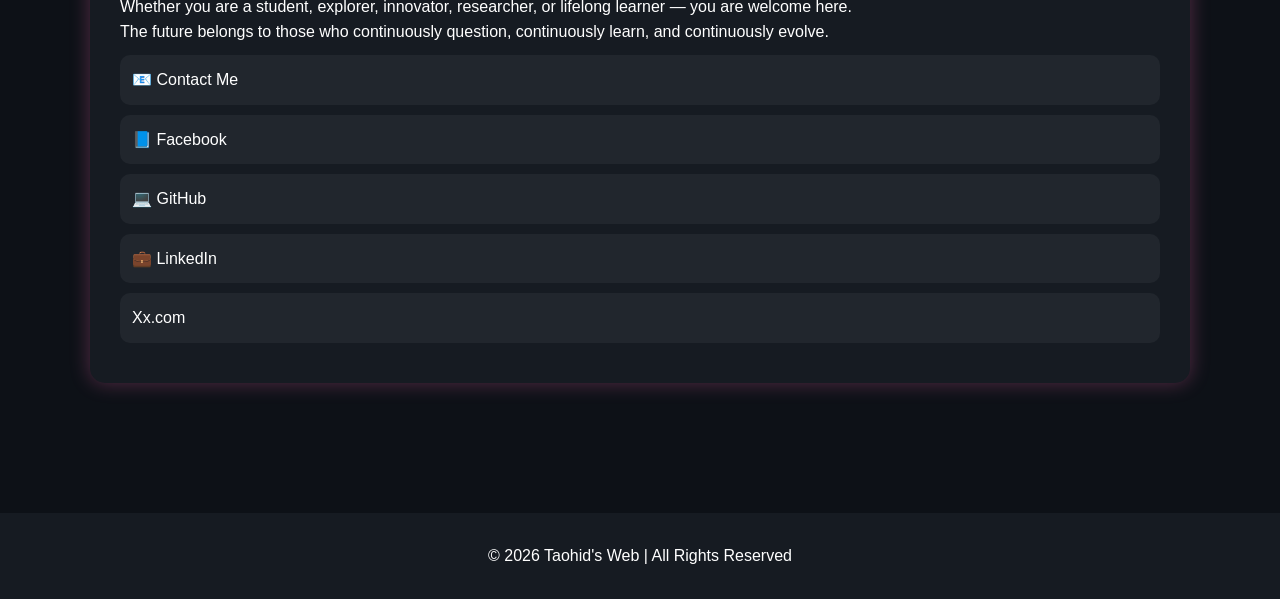
==== commit 19a6b1d0: "Update about.html" ====
--- a/about.html
+++ b/about.html
@@ -251,6 +251,8 @@
             <a href="https://www.facebook.com/taohidul.islam.67752">📘 Facebook</a>
             <a href="https://github.com/taohidul293-hash" target="_blank">💻 GitHub</a>
             <a href="https://www.linkedin.com/in/taohidul-islam-060a86402" target="_blank">💼 LinkedIn</a>
+            <a href="https://x.com/Taohidul293" target="_blank">Xx.com</a>
+
         </div>
     </div>
  
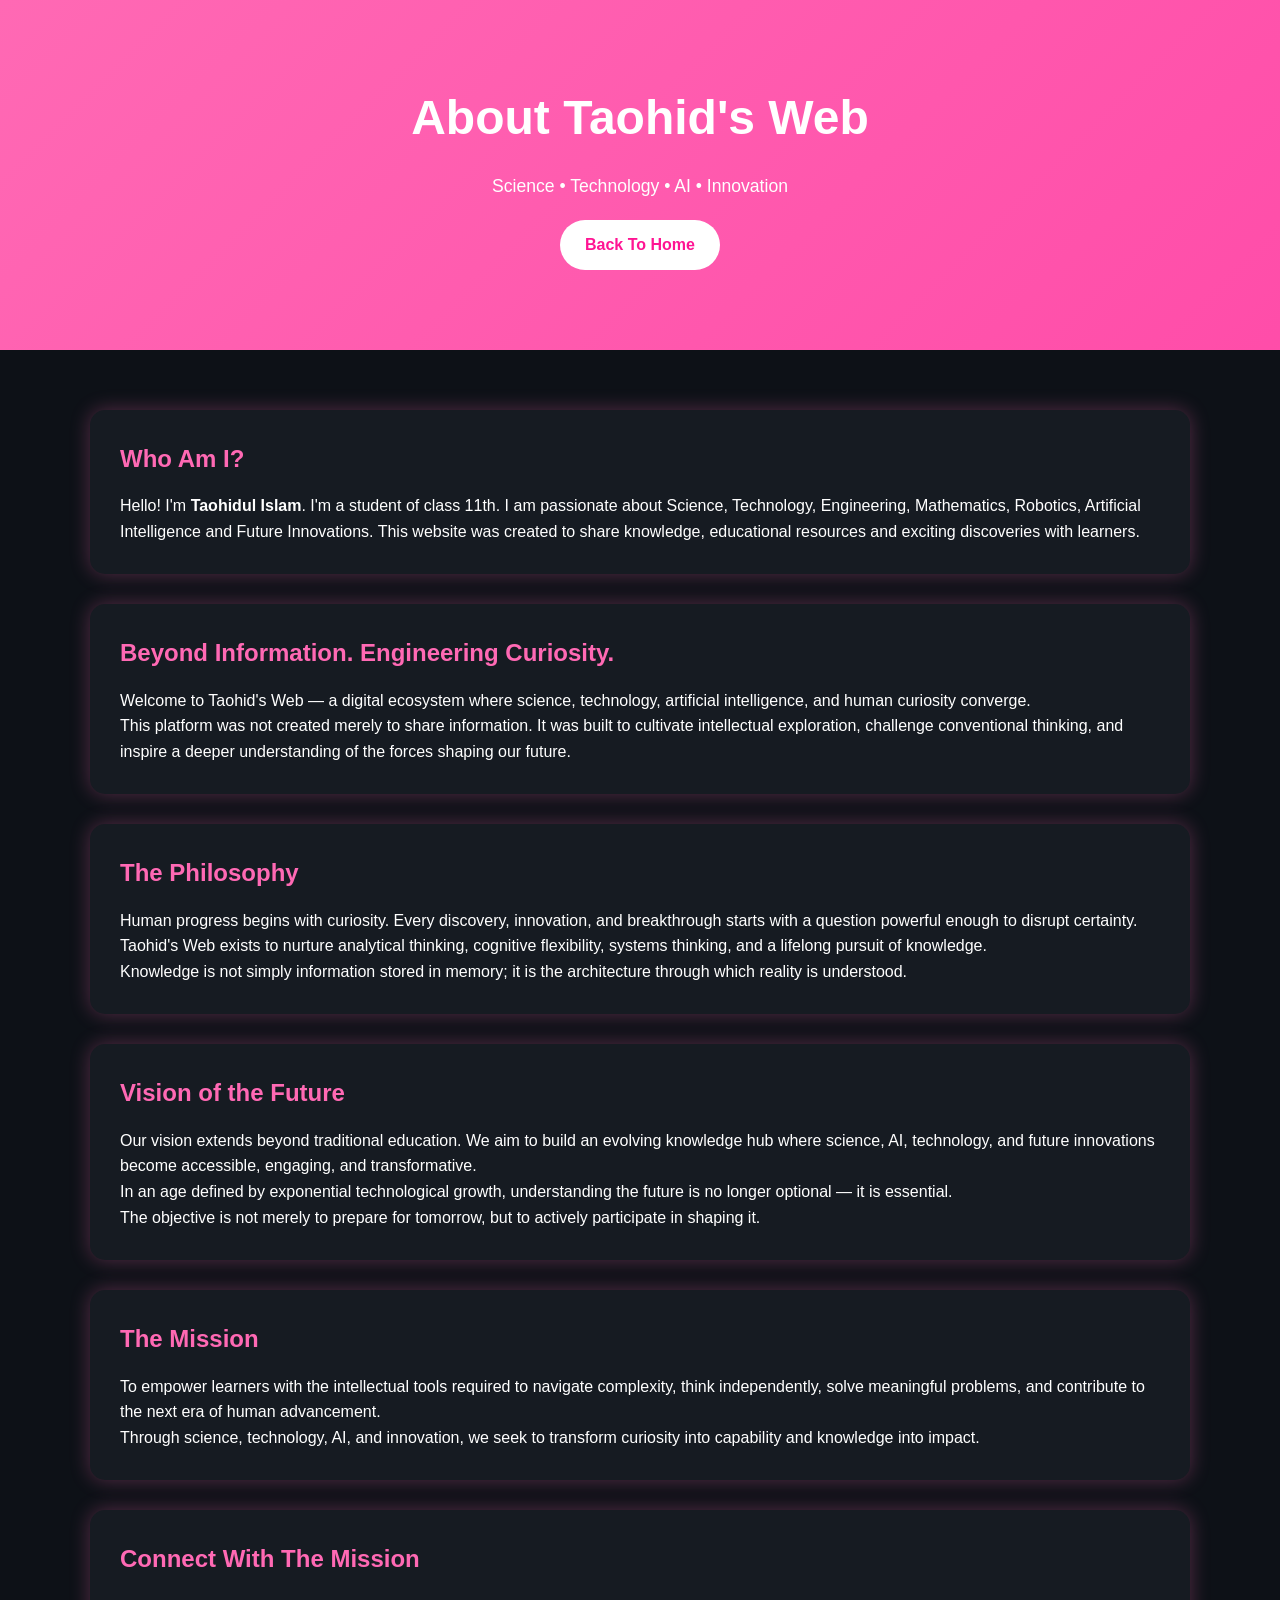
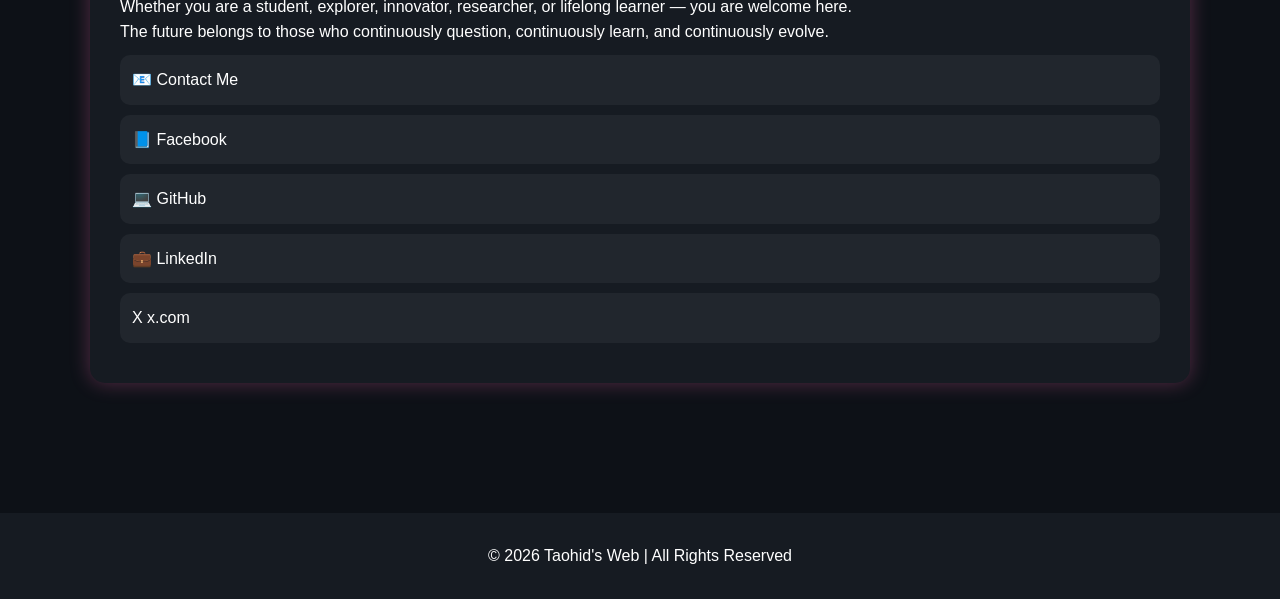
==== commit cd491455: "Refactor about.html structure and styles" ====
--- a/about.html
+++ b/about.html
@@ -251,7 +251,7 @@
             <a href="https://www.facebook.com/taohidul.islam.67752">📘 Facebook</a>
             <a href="https://github.com/taohidul293-hash" target="_blank">💻 GitHub</a>
             <a href="https://www.linkedin.com/in/taohidul-islam-060a86402" target="_blank">💼 LinkedIn</a>
-            <a href="https://x.com/Taohidul293" target="_blank">Xx.com</a>
+            <a href="https://x.com/Taohidul293" target="_blank">X x.com</a>
 
         </div>
     </div>
